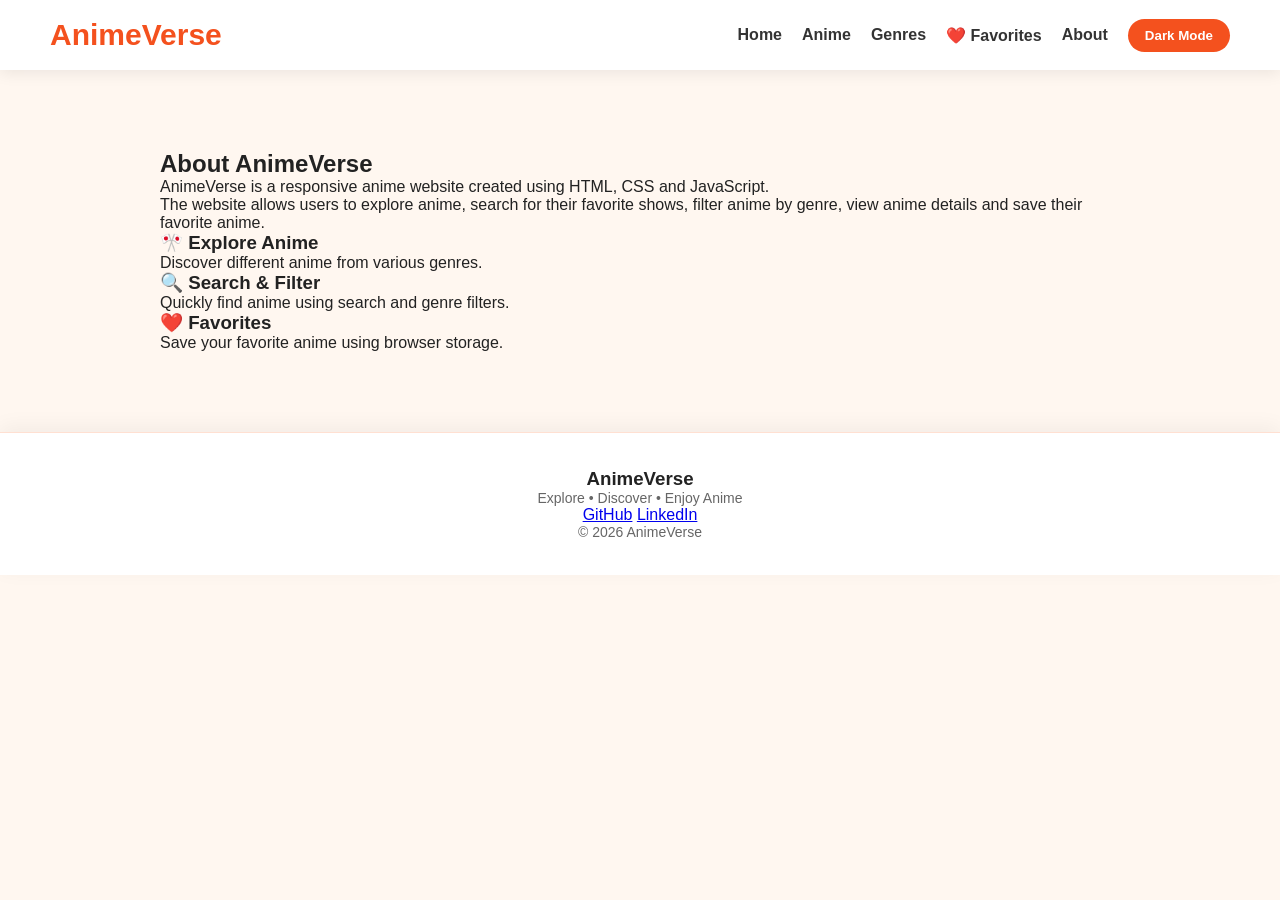
==== pages/about.html @ 7c441aba "Initial commit - AnimeVerse website" ====
<!DOCTYPE html>
<html lang="en">

<head>
    <meta charset="UTF-8">
    <meta name="viewport" content="width=device-width, initial-scale=1.0">

    <title>AnimeVerse - About</title>

    <link rel="stylesheet" href="../style.css">
</head>

<body>

<header>

    <h1>AnimeVerse</h1>

    <nav>
        <a href="../index.html">Home</a>
        <a href="anime.html">Anime</a>
        <a href="genres.html">Genres</a>
        <a href="favorites.html">❤️ Favorites</a>
        <a href="about.html">About</a>

        <button id="darkModeBtn">Dark Mode</button>
    </nav>

</header>


<section class="about-section">

    <h2>About AnimeVerse</h2>

    <p>
        AnimeVerse is a responsive anime website created using
        HTML, CSS and JavaScript.
    </p>

    <p>
        The website allows users to explore anime, search for
        their favorite shows, filter anime by genre, view anime
        details and save their favorite anime.
    </p>


    <div class="about-features">

        <div class="about-box">
            <h3>🎌 Explore Anime</h3>
            <p>
                Discover different anime from various genres.
            </p>
        </div>


        <div class="about-box">
            <h3>🔍 Search & Filter</h3>
            <p>
                Quickly find anime using search and genre filters.
            </p>
        </div>


        <div class="about-box">
            <h3>❤️ Favorites</h3>
            <p>
                Save your favorite anime using browser storage.
            </p>
        </div>

    </div>

</section>


<footer>

    <h3>AnimeVerse</h3>

    <p>Explore • Discover • Enjoy Anime</p>

    <div class="social-links">
        <a href="https://github.com/" target="_blank">GitHub</a>
        <a href="https://www.linkedin.com/" target="_blank">LinkedIn</a>
    </div>

    <p class="copyright">
        © 2026 AnimeVerse
    </p>

</footer>


<script src="../script.js"></script>

</body>

</html>
---- style.css ----
/* ================================
   ANIMEVERSE - MAIN DESIGN
   ================================ */

* {
    margin: 0;
    padding: 0;
    box-sizing: border-box;
    font-family: Arial, sans-serif;
}

body {
    background: #fff7f0;
    color: #222;
    transition: 0.3s;
}

/* ================================
   HEADER
   ================================ */

header {
    background: #ffffff;
    display: flex;
    justify-content: space-between;
    align-items: center;
    padding: 18px 50px;
    box-shadow: 0 3px 15px rgba(0, 0, 0, 0.08);
    position: sticky;
    top: 0;
    z-index: 1000;
}

header h1 {
    color: #f4511e;
    font-size: 30px;
    font-weight: bold;
}

nav {
    display: flex;
    align-items: center;
    gap: 20px;
}

nav a {
    color: #333;
    text-decoration: none;
    font-weight: 600;
    transition: 0.3s;
}

nav a:hover {
    color: #f4511e;
}

/* ================================
   DARK MODE BUTTON
   ================================ */

#darkModeBtn {
    padding: 9px 17px;
    border: none;
    border-radius: 25px;
    cursor: pointer;
    background: #f4511e;
    color: white;
    font-weight: bold;
    transition: 0.3s;
}

#darkModeBtn:hover {
    background: #ff7043;
    transform: scale(1.05);
}

/* ================================
   HERO SECTION
   ================================ */

.hero {
    min-height: 520px;

    background-image:
        linear-gradient(
            rgba(0, 0, 0, 0.45),
            rgba(0, 0, 0, 0.65)
        ),
        url("images/hero.jpg");

    background-size: cover;
    background-position: center;

    display: flex;
    flex-direction: column;
    justify-content: center;
    align-items: center;

    text-align: center;
    padding: 40px 20px;
}

.hero h2 {
    font-size: 55px;
    color: white;
    margin-bottom: 15px;
    text-shadow: 0 3px 10px rgba(0,0,0,0.5);
}

.hero p {
    font-size: 21px;
    color: white;
    margin-bottom: 25px;
}

.hero button {
    padding: 13px 30px;
    background: #f4511e;
    color: white;
    border: none;
    border-radius: 30px;
    cursor: pointer;
    font-size: 16px;
    font-weight: bold;
    transition: 0.3s;
}

.hero button:hover {
    background: #ff7043;
    transform: scale(1.07);
}

/* ================================
   SEARCH SECTION
   ================================ */

.search-section {
    display: flex;
    justify-content: center;
    align-items: center;
    gap: 15px;
    margin: 35px 20px;
    flex-wrap: wrap;
}

.search-section input,
.search-section select {
    padding: 14px 20px;
    border: 2px solid #ffd1bd;
    border-radius: 30px;
    outline: none;
    font-size: 15px;
    background: white;
    color: #333;
}

.search-section input {
    width: 320px;
}

.search-section input:focus,
.search-section select:focus {
    border-color: #f4511e;
}

/* ================================
   LIGHT MODE - CLEAR COLORS
   ================================ */

.light-mode {
    background: #fff7f0;
    color: #222;
}

.light-mode header {
    background: #ffffff;
}

.light-mode nav a {
    color: #333;
}

.light-mode nav a:hover {
    color: #f4511e;
}

/* ================================
   ANIME CARDS
   ================================ */

.cards {
    display: grid;
    grid-template-columns: repeat(4, 1fr);
    gap: 25px;
    padding: 35px 40px;
    max-width: 1400px;
    margin: auto;
}

.card {
    background: #ffffff;
    border-radius: 18px;
    text-align: center;
    overflow: hidden;
    box-shadow: 0 8px 25px rgba(0, 0, 0, 0.10);
    transition: 0.3s ease;
    border: 1px solid #ffe0d2;
}

.card:hover {
    transform: translateY(-10px);
    box-shadow: 0 15px 35px rgba(244, 81, 30, 0.20);
}

.card img {
    width: 100%;
    height: 330px;
    object-fit: cover;
    display: block;
}

.card h3 {
    margin: 16px 10px 8px;
    color: #222;
    font-size: 20px;
}

.card p {
    margin-bottom: 12px;
    color: #666;
}

.card .rating {
    color: #f4511e;
    font-weight: bold;
}

/* ================================
   DETAILS BUTTON
   ================================ */

.details-btn {
    background: #f4511e;
    color: white;
    border: none;
    padding: 10px 22px;
    margin: 5px 0 20px;
    border-radius: 25px;
    cursor: pointer;
    font-size: 14px;
    font-weight: bold;
    transition: 0.3s;
}

.details-btn:hover {
    background: #ff7043;
    transform: scale(1.05);
}

/* ================================
   SECTION HEADINGS
   ================================ */

.featured-section,
.trending-section,
.recent-section {
    text-align: center;
    padding: 60px 20px;
}

.featured-section h2,
.trending-section h2,
.recent-section h2 {
    font-size: 35px;
    color: #f4511e;
    margin-bottom: 10px;
}

.featured-section > p,
.trending-section > p,
.recent-section > p {
    color: #666;
    margin-bottom: 15px;
}

/* ================================
   VIEW ALL BUTTON
   ================================ */

.view-all-btn {
    margin-top: 25px;
    padding: 13px 28px;
    border: none;
    border-radius: 30px;
    background: #f4511e;
    color: white;
    font-size: 16px;
    font-weight: bold;
    cursor: pointer;
    transition: 0.3s;
}

.view-all-btn:hover {
    background: #ff7043;
    transform: scale(1.05);
}

/* ================================
   DARK MODE CARDS
   ================================ */

.light-mode .card {
    background: #ffffff;
    border-color: #ffe0d2;
}

.light-mode .card h3 {
    color: #222;
}

.light-mode .card p {
    color: #666;
}

.light-mode .featured-section > p,
.light-mode .trending-section > p,
.light-mode .recent-section > p {
    color: #555;
}

/* ================================
   HERO SLIDER
   ================================ */

.slider {
    position: relative;
    width: 100%;
    height: 520px;
    overflow: hidden;
    background: #222;
}

.slide {
    display: none;
    position: relative;
    width: 100%;
    height: 100%;
}

.slide.active {
    display: block;
    animation: fadeSlide 1s ease;
}

@keyframes fadeSlide {
    from {
        opacity: 0;
    }

    to {
        opacity: 1;
    }
}

.slide img {
    width: 100%;
    height: 100%;
    object-fit: cover;
    display: block;
}

/* Dark overlay */
.slide::after {
    content: "";
    position: absolute;
    inset: 0;
    background: linear-gradient(
        90deg,
        rgba(0, 0, 0, 0.75),
        rgba(0, 0, 0, 0.25),
        rgba(0, 0, 0, 0.55)
    );
}

/* Slide text */
.slide-text {
    position: absolute;
    z-index: 2;
    left: 7%;
    bottom: 70px;
    max-width: 500px;
}

.slide-text h2 {
    font-size: 48px;
    color: white;
    margin-bottom: 12px;
    text-shadow: 0 3px 12px rgba(0, 0, 0, 0.7);
}

.slide-text p {
    color: #ffffff;
    font-size: 20px;
    margin-bottom: 20px;
}

/* Orange line */
.slide-text::before {
    content: "";
    display: block;
    width: 70px;
    height: 5px;
    background: #f4511e;
    border-radius: 5px;
    margin-bottom: 15px;
}

/* ================================
   HERO RESPONSIVE
   ================================ */

@media (max-width: 768px) {

    .slider {
        height: 400px;
    }

    .slide-text {
        left: 25px;
        bottom: 45px;
        max-width: 80%;
    }

    .slide-text h2 {
        font-size: 32px;
    }

    .slide-text p {
        font-size: 16px;
    }
}

@media (max-width: 480px) {

    .slider {
        height: 330px;
    }

    .slide-text {
        left: 20px;
        bottom: 30px;
    }

    .slide-text h2 {
        font-size: 26px;
    }

    .slide-text p {
        font-size: 14px;
    }
}

/* ================================
   ANIME DETAILS PAGE
   ================================ */

.details {
    max-width: 1200px;
    margin: 50px auto;
    padding: 45px;
    display: flex;
    align-items: center;
    gap: 50px;
    background: #ffffff;
    border-radius: 25px;
    box-shadow: 0 10px 35px rgba(0, 0, 0, 0.10);
}

.details img {
    width: 320px;
    height: 460px;
    object-fit: cover;
    border-radius: 20px;
    box-shadow: 0 10px 25px rgba(0, 0, 0, 0.20);
}

.details div {
    flex: 1;
    max-width: 700px;
}

.details h2 {
    font-size: 45px;
    color: #f4511e;
    margin-bottom: 20px;
}

.details p {
    margin: 12px 0;
    line-height: 1.8;
    color: #555;
}

.details p strong {
    color: #222;
}

/* ================================
   DETAILS BUTTONS
   ================================ */

.favorite-btn,
.trailer-btn,
.watch-btn {
    border: none;
    padding: 12px 22px;
    border-radius: 30px;
    cursor: pointer;
    margin-top: 15px;
    margin-right: 8px;
    font-size: 15px;
    font-weight: bold;
    transition: 0.3s;
}

.favorite-btn {
    background: #f4511e;
    color: white;
}

.trailer-btn {
    background: #e65100;
    color: white;
}

.watch-btn {
    background: #2e7d32;
    color: white;
}

.favorite-btn:hover,
.trailer-btn:hover,
.watch-btn:hover {
    transform: translateY(-3px);
    opacity: 0.9;
}

/* ================================
   EPISODES
   ================================ */

.episodes-section {
    max-width: 1100px;
    margin: 50px auto;
    padding: 40px 30px;
    text-align: center;
}

.episodes-section h2 {
    font-size: 32px;
    color: #f4511e;
    margin-bottom: 25px;
}

.episodes {
    display: grid;
    grid-template-columns: repeat(5, 1fr);
    gap: 15px;
}

.episode-btn {
    padding: 13px 10px;
    border: 1px solid #ffd1bd;
    border-radius: 12px;
    background: #ffffff;
    color: #333;
    cursor: pointer;
    font-weight: bold;
    transition: 0.3s;
}

.episode-btn:hover {
    background: #f4511e;
    color: white;
    transform: translateY(-3px);
}

/* ================================
   DETAILS NAVIGATION
   ================================ */

.details-navigation {
    max-width: 1100px;
    margin: 20px auto 50px;
    display: flex;
    justify-content: space-between;
    gap: 20px;
}

.nav-btn {
    background: #f4511e;
    color: white;
    border: none;
    padding: 12px 25px;
    border-radius: 30px;
    cursor: pointer;
    font-weight: bold;
    transition: 0.3s;
}

.nav-btn:hover {
    background: #ff7043;
    transform: translateY(-3px);
}

/* ================================
   DETAILS - DARK MODE
   ================================ */

.light-mode .details {
    background: #ffffff;
}

.light-mode .details p {
    color: #555;
}

.light-mode .details p strong {
    color: #222;
}

.light-mode .episode-btn {
    background: #ffffff;
    color: #333;
    border-color: #ffd1bd;
}

/* ================================
   DETAILS - MOBILE
   ================================ */

@media (max-width: 768px) {

    .details {
        margin: 25px 15px;
        padding: 25px;
        flex-direction: column;
        text-align: center;
        gap: 30px;
    }

    .details img {
        width: 240px;
        height: 350px;
    }

    .details h2 {
        font-size: 32px;
    }

    .episodes-section {
        padding: 30px 20px;
    }

    .episodes {
        grid-template-columns: repeat(2, 1fr);
    }

    .details-navigation {
        margin: 20px;
    }
}

@media (max-width: 480px) {

    .details img {
        width: 200px;
        height: 300px;
    }

    .details h2 {
        font-size: 27px;
    }

    .favorite-btn,
    .trailer-btn,
    .watch-btn {
        width: 100%;
        margin-right: 0;
    }

    .details-navigation {
        flex-direction: column;
    }
}

/* ================================
   GENRES PAGE
   ================================ */

.genres-section {
    max-width: 1200px;
    margin: 50px auto;
    padding: 20px;
    text-align: center;
}

.genres-section h2 {
    font-size: 40px;
    color: #f4511e;
    margin-bottom: 10px;
}

.genres-section > p {
    color: #666;
    margin-bottom: 35px;
}

.genre-container {
    display: grid;
    grid-template-columns: repeat(3, 1fr);
    gap: 25px;
}

.genre-card {
    background: #ffffff;
    padding: 35px 20px;
    border-radius: 20px;
    border: 1px solid #ffe0d2;
    box-shadow: 0 8px 25px rgba(0,0,0,0.08);
    cursor: pointer;
    transition: 0.3s;
}

.genre-card:hover {
    transform: translateY(-8px);
    box-shadow: 0 15px 30px rgba(244,81,30,0.18);
}

.genre-card h3 {
    color: #f4511e;
    font-size: 23px;
    margin-bottom: 10px;
}

.genre-card p {
    color: #666;
    line-height: 1.6;
}


/* ================================
   ABOUT PAGE
   ================================ */

.about-section {
    max-width: 1000px;
    margin: 60px auto;
    padding: 20px;
}

.about-card {
    background: #ffffff;
    padding: 45px;
    border-radius: 25px;
    box-shadow: 0 10px 35px rgba(0,0,0,0.10);
    border: 1px solid #ffe0d2;
}

.about-card h2 {
    color: #f4511e;
    font-size: 40px;
    margin-bottom: 20px;
}

.about-card h3 {
    color: #e65100;
    margin-top: 30px;
    margin-bottom: 10px;
}

.about-card p {
    color: #555;
    line-height: 1.8;
    margin-bottom: 15px;
}


/* ================================
   FAVORITES PAGE
   ================================ */

.favorites-section {
    max-width: 1300px;
    margin: 50px auto;
    padding: 20px;
    text-align: center;
}

.favorites-section h2 {
    color: #f4511e;
    font-size: 40px;
    margin-bottom: 10px;
}

.favorites-section > p {
    color: #666;
    margin-bottom: 30px;
}

#favoritesList {
    display: grid;
    grid-template-columns: repeat(4, 1fr);
    gap: 25px;
}


/* ================================
   EMPTY FAVORITES MESSAGE
   ================================ */

.empty-favorites {
    grid-column: 1 / -1;
    background: #ffffff;
    padding: 50px 20px;
    border-radius: 20px;
    border: 1px solid #ffe0d2;
    color: #666;
    box-shadow: 0 8px 25px rgba(0,0,0,0.08);
}

.empty-favorites h3 {
    color: #f4511e;
    margin-bottom: 10px;
}


/* ================================
   LIGHT MODE
   ================================ */

.light-mode .genre-card,
.light-mode .about-card,
.light-mode .empty-favorites {
    background: #ffffff;
}

.light-mode .genre-card p,
.light-mode .about-card p,
.light-mode .favorites-section > p {
    color: #555;
}


/* ================================
   MOBILE
   ================================ */

@media (max-width: 900px) {

    .genre-container {
        grid-template-columns: repeat(2, 1fr);
    }

    #favoritesList {
        grid-template-columns: repeat(2, 1fr);
    }
}

@media (max-width: 600px) {

    .genres-section h2,
    .favorites-section h2,
    .about-card h2 {
        font-size: 30px;
    }

    .genre-container {
        grid-template-columns: 1fr;
    }

    #favoritesList {
        grid-template-columns: 1fr;
    }

    .about-card {
        padding: 25px;
    }
}

/* ================================
   DARK MODE
   ================================ */

.dark-mode {
    background: #121212;
    color: #ffffff;
}

.dark-mode header {
    background: #1e1e1e;
}

.dark-mode nav a {
    color: #ffffff;
}

.dark-mode nav a:hover {
    color: #ff7043;
}

.dark-mode .search-section input,
.dark-mode .search-section select {
    background: #242424;
    color: #ffffff;
    border-color: #444;
}

.dark-mode .card,
.dark-mode .details,
.dark-mode .genre-card,
.dark-mode .about-card,
.dark-mode .empty-favorites {
    background: #1e1e1e;
    border-color: #333;
}

.dark-mode .card h3,
.dark-mode .details p strong {
    color: #ffffff;
}

.dark-mode .card p,
.dark-mode .details p,
.dark-mode .genre-card p,
.dark-mode .about-card p,
.dark-mode .favorites-section > p {
    color: #cccccc;
}

.dark-mode .episode-btn {
    background: #242424;
    color: #ffffff;
    border-color: #444;
}

.dark-mode .episode-btn:hover {
    background: #f4511e;
    color: #ffffff;
}

/* ================================
   FOOTER
   ================================ */

footer {
    margin-top: 60px;
    padding: 35px 20px;
    text-align: center;
    background: #ffffff;
    border-top: 1px solid #ffe0d2;
    box-shadow: 0 -5px 20px rgba(0, 0, 0, 0.05);
}

footer p {
    color: #666;
    font-size: 14px;
}

.dark-mode footer {
    background: #1e1e1e;
    border-top-color: #333;
}

.dark-mode footer p {
    color: #bbb;
}

/* ================================
   RESPONSIVE HEADER
   ================================ */

@media (max-width: 768px) {

    header {
        padding: 15px 20px;
        flex-direction: column;
        gap: 15px;
    }

    header h1 {
        font-size: 25px;
    }

    nav {
        flex-wrap: wrap;
        justify-content: center;
        gap: 12px;
    }

    nav a {
        font-size: 14px;
    }

    #darkModeBtn {
        padding: 8px 14px;
        font-size: 13px;
    }

    .hero {
        min-height: 420px;
    }

    .hero h2 {
        font-size: 38px;
    }

    .hero p {
        font-size: 17px;
    }

    .cards {
        grid-template-columns: repeat(2, 1fr);
        padding: 25px 20px;
        gap: 18px;
    }

    .card img {
        height: 280px;
    }
}

@media (max-width: 480px) {

    .cards {
        grid-template-columns: 1fr;
    }

    .card img {
        height: 380px;
    }

    .hero h2 {
        font-size: 30px;
    }

    .search-section input {
        width: 90%;
    }
}
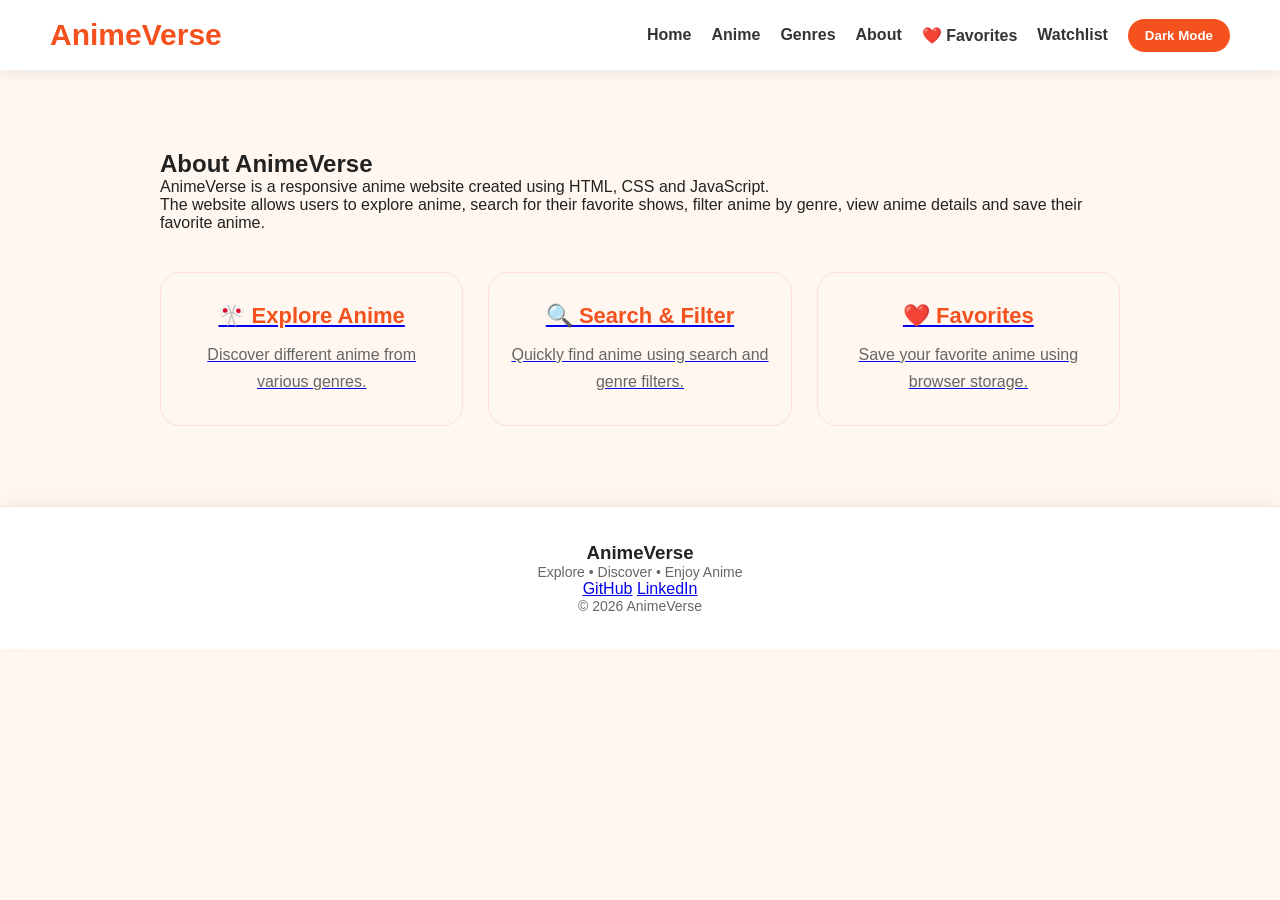
==== commit f28db51a: "Complete anime pages and watchlist" ====
--- a/pages/about.html
+++ b/pages/about.html
@@ -20,8 +20,9 @@
         <a href="../index.html">Home</a>
         <a href="anime.html">Anime</a>
         <a href="genres.html">Genres</a>
+        <a href="about.html">About</a>
         <a href="favorites.html">❤️ Favorites</a>
-        <a href="about.html">About</a>
+        <a href="watchlist.html">Watchlist</a>
 
         <button id="darkModeBtn">Dark Mode</button>
     </nav>
@@ -47,28 +48,20 @@
 
     <div class="about-features">
 
-        <div class="about-box">
-            <h3>🎌 Explore Anime</h3>
-            <p>
-                Discover different anime from various genres.
-            </p>
-        </div>
+    <a href="anime.html" class="about-box">
+        <h3>🎌 Explore Anime</h3>
+        <p>Discover different anime from various genres.</p>
+    </a>
 
+    <a href="anime.html" class="about-box">
+        <h3>🔍 Search & Filter</h3>
+        <p>Quickly find anime using search and genre filters.</p>
+    </a>
 
-        <div class="about-box">
-            <h3>🔍 Search & Filter</h3>
-            <p>
-                Quickly find anime using search and genre filters.
-            </p>
-        </div>
-
-
-        <div class="about-box">
-            <h3>❤️ Favorites</h3>
-            <p>
-                Save your favorite anime using browser storage.
-            </p>
-        </div>
+    <a href="favorites.html" class="about-box">
+        <h3>❤️ Favorites</h3>
+        <p>Save your favorite anime using browser storage.</p>
+    </a>
 
     </div>
 
--- a/style.css
+++ b/style.css
@@ -1,6 +1,3 @@
-/* ================================
-   ANIMEVERSE - MAIN DESIGN
-   ================================ */
 
 * {
     margin: 0;
@@ -14,10 +11,6 @@
     color: #222;
     transition: 0.3s;
 }
-
-/* ================================
-   HEADER
-   ================================ */
 
 header {
     background: #ffffff;
@@ -54,10 +47,6 @@
     color: #f4511e;
 }
 
-/* ================================
-   DARK MODE BUTTON
-   ================================ */
-
 #darkModeBtn {
     padding: 9px 17px;
     border: none;
@@ -74,10 +63,6 @@
     transform: scale(1.05);
 }
 
-/* ================================
-   HERO SECTION
-   ================================ */
-
 .hero {
     min-height: 520px;
 
@@ -129,10 +114,6 @@
     background: #ff7043;
     transform: scale(1.07);
 }
-
-/* ================================
-   SEARCH SECTION
-   ================================ */
 
 .search-section {
     display: flex;
@@ -163,10 +144,6 @@
     border-color: #f4511e;
 }
 
-/* ================================
-   LIGHT MODE - CLEAR COLORS
-   ================================ */
-
 .light-mode {
     background: #fff7f0;
     color: #222;
@@ -183,10 +160,6 @@
 .light-mode nav a:hover {
     color: #f4511e;
 }
-
-/* ================================
-   ANIME CARDS
-   ================================ */
 
 .cards {
     display: grid;
@@ -234,10 +207,6 @@
     color: #f4511e;
     font-weight: bold;
 }
-
-/* ================================
-   DETAILS BUTTON
-   ================================ */
 
 .details-btn {
     background: #f4511e;
@@ -257,9 +226,6 @@
     transform: scale(1.05);
 }
 
-/* ================================
-   SECTION HEADINGS
-   ================================ */
 
 .featured-section,
 .trending-section,
@@ -282,10 +248,6 @@
     color: #666;
     margin-bottom: 15px;
 }
-
-/* ================================
-   VIEW ALL BUTTON
-   ================================ */
 
 .view-all-btn {
     margin-top: 25px;
@@ -305,10 +267,6 @@
     transform: scale(1.05);
 }
 
-/* ================================
-   DARK MODE CARDS
-   ================================ */
-
 .light-mode .card {
     background: #ffffff;
     border-color: #ffe0d2;
@@ -327,10 +285,6 @@
 .light-mode .recent-section > p {
     color: #555;
 }
-
-/* ================================
-   HERO SLIDER
-   ================================ */
 
 .slider {
     position: relative;
@@ -415,10 +369,6 @@
     margin-bottom: 15px;
 }
 
-/* ================================
-   HERO RESPONSIVE
-   ================================ */
-
 @media (max-width: 768px) {
 
     .slider {
@@ -459,10 +409,6 @@
         font-size: 14px;
     }
 }
-
-/* ================================
-   ANIME DETAILS PAGE
-   ================================ */
 
 .details {
     max-width: 1200px;
@@ -504,10 +450,6 @@
 .details p strong {
     color: #222;
 }
-
-/* ================================
-   DETAILS BUTTONS
-   ================================ */
 
 .favorite-btn,
 .trailer-btn,
@@ -545,10 +487,6 @@
     opacity: 0.9;
 }
 
-/* ================================
-   EPISODES
-   ================================ */
-
 .episodes-section {
     max-width: 1100px;
     margin: 50px auto;
@@ -584,10 +522,6 @@
     color: white;
     transform: translateY(-3px);
 }
-
-/* ================================
-   DETAILS NAVIGATION
-   ================================ */
 
 .details-navigation {
     max-width: 1100px;
@@ -613,10 +547,6 @@
     transform: translateY(-3px);
 }
 
-/* ================================
-   DETAILS - DARK MODE
-   ================================ */
-
 .light-mode .details {
     background: #ffffff;
 }
@@ -634,10 +564,6 @@
     color: #333;
     border-color: #ffd1bd;
 }
-
-/* ================================
-   DETAILS - MOBILE
-   ================================ */
 
 @media (max-width: 768px) {
 
@@ -694,10 +620,6 @@
     }
 }
 
-/* ================================
-   GENRES PAGE
-   ================================ */
-
 .genres-section {
     max-width: 1200px;
     margin: 50px auto;
@@ -748,11 +670,6 @@
     line-height: 1.6;
 }
 
-
-/* ================================
-   ABOUT PAGE
-   ================================ */
-
 .about-section {
     max-width: 1000px;
     margin: 60px auto;
@@ -784,11 +701,6 @@
     line-height: 1.8;
     margin-bottom: 15px;
 }
-
-
-/* ================================
-   FAVORITES PAGE
-   ================================ */
 
 .favorites-section {
     max-width: 1300px;
@@ -815,10 +727,6 @@
 }
 
 
-/* ================================
-   EMPTY FAVORITES MESSAGE
-   ================================ */
-
 .empty-favorites {
     grid-column: 1 / -1;
     background: #ffffff;
@@ -835,10 +743,6 @@
 }
 
 
-/* ================================
-   LIGHT MODE
-   ================================ */
-
 .light-mode .genre-card,
 .light-mode .about-card,
 .light-mode .empty-favorites {
@@ -852,10 +756,6 @@
 }
 
 
-/* ================================
-   MOBILE
-   ================================ */
-
 @media (max-width: 900px) {
 
     .genre-container {
@@ -887,10 +787,6 @@
         padding: 25px;
     }
 }
-
-/* ================================
-   DARK MODE
-   ================================ */
 
 .dark-mode {
     background: #121212;
@@ -949,10 +845,6 @@
     color: #ffffff;
 }
 
-/* ================================
-   FOOTER
-   ================================ */
-
 footer {
     margin-top: 60px;
     padding: 35px 20px;
@@ -976,10 +868,6 @@
     color: #bbb;
 }
 
-/* ================================
-   RESPONSIVE HEADER
-   ================================ */
-
 @media (max-width: 768px) {
 
     header {
@@ -1047,4 +935,175 @@
     .search-section input {
         width: 90%;
     }
-}+}
+
+.watchlist-btn {
+    background: #6a1b9a;
+    color: white;
+    border: none;
+    padding: 12px 22px;
+    border-radius: 30px;
+    cursor: pointer;
+    margin-top: 15px;
+    margin-right: 8px;
+    font-size: 15px;
+    font-weight: bold;
+    transition: 0.3s;
+}
+
+.watchlist-btn:hover {
+    background: #8e24aa;
+    transform: translateY(-3px);
+}
+
+.dark-mode .watchlist-btn {
+    background: #8e24aa;
+}
+
+.dark-mode .watchlist-btn:hover {
+    background: #ab47bc;
+}
+
+@media (max-width: 480px) {
+    .watchlist-btn {
+        width: 100%;
+        margin-right: 0;
+    }
+}
+
+.watchlist-page {
+    max-width: 1300px;
+    margin: 50px auto;
+    padding: 20px;
+    text-align: center;
+}
+
+.watchlist-page h2 {
+    color: #6a1b9a;
+    font-size: 40px;
+    margin-bottom: 10px;
+}
+
+.watchlist-page > p {
+    color: #666;
+    margin-bottom: 25px;
+}
+
+.remove-watchlist-btn {
+    background: #d32f2f;
+    color: white;
+    border: none;
+    padding: 10px 20px;
+    margin: 5px 0 20px;
+    border-radius: 25px;
+    cursor: pointer;
+    font-size: 14px;
+    font-weight: bold;
+    transition: 0.3s;
+}
+
+.remove-watchlist-btn:hover {
+    background: #b71c1c;
+    transform: scale(1.05);
+}
+
+
+.dark-mode .watchlist-page > p {
+    color: #ccc;
+}
+
+.dark-mode .watchlist-page h2 {
+    color: #ab47bc;
+}
+
+.dark-mode .remove-watchlist-btn {
+    background: #e53935;
+}
+
+.dark-mode .remove-watchlist-btn:hover {
+    background: #ef5350;
+}
+
+
+@media (max-width: 600px) {
+
+    .watchlist-page {
+        margin: 30px auto;
+        padding: 15px;
+    }
+
+    .watchlist-page h2 {
+        font-size: 30px;
+    }
+}
+
+/* ==============================
+   ABOUT PAGE FEATURES
+   ============================== */
+
+.about-features {
+    display: grid;
+    grid-template-columns: repeat(3, 1fr);
+    gap: 25px;
+    margin-top: 40px;
+}
+
+.about-box {
+    background: #fff7f0;
+    padding: 30px 20px;
+    border-radius: 20px;
+    border: 1px solid #ffe0d2;
+    text-align: center;
+    transition: 0.3s ease;
+}
+
+.about-box:hover {
+    transform: translateY(-8px);
+    box-shadow: 0 12px 30px rgba(244, 81, 30, 0.15);
+}
+
+.about-box h3 {
+    color: #f4511e;
+    font-size: 22px;
+    margin-bottom: 12px;
+}
+
+.about-box p {
+    color: #666;
+    line-height: 1.7;
+}
+
+
+/* Dark Mode */
+
+.dark-mode .about-box {
+    background: #242424;
+    border-color: #333;
+}
+
+.dark-mode .about-box h3 {
+    color: #ff7043;
+}
+
+.dark-mode .about-box p {
+    color: #cccccc;
+}
+
+
+/* Responsive */
+
+@media (max-width: 768px) {
+
+    .about-features {
+        grid-template-columns: 1fr;
+        gap: 20px;
+    }
+
+    .about-box {
+        padding: 25px 20px;
+        text-decoration: none;
+        color: inherit;
+
+    }
+
+}
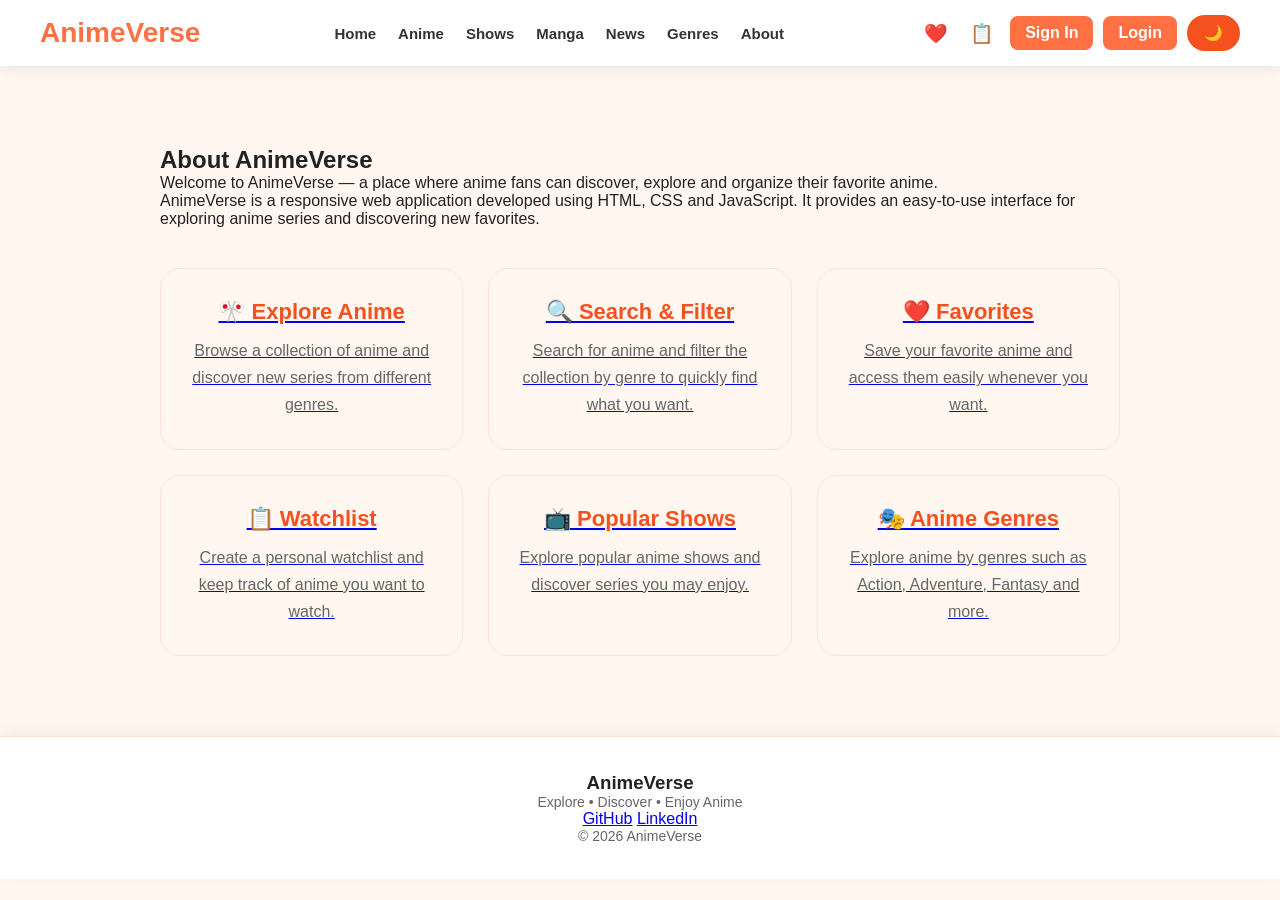
==== commit 783fbdcb: "Complete AnimeVerse website features" ====
--- a/pages/about.html
+++ b/pages/about.html
@@ -12,20 +12,43 @@
 
 <body>
 
-<header>
+<header class="main-header">
 
-    <h1>AnimeVerse</h1>
+    <div class="logo">
+        <a href="../index.html">AnimeVerse</a>
+    </div>
 
-    <nav>
+    <nav class="main-nav">
+
         <a href="../index.html">Home</a>
         <a href="anime.html">Anime</a>
+        <a href="shows.html">Shows</a>
+        <a href="manga.html">Manga</a>
+        <a href="news.html">News</a>
         <a href="genres.html">Genres</a>
         <a href="about.html">About</a>
-        <a href="favorites.html">❤️ Favorites</a>
-        <a href="watchlist.html">Watchlist</a>
 
-        <button id="darkModeBtn">Dark Mode</button>
     </nav>
+
+    <div class="header-actions">
+
+        <a href="favorites.html" class="header-link">❤️</a>
+
+        <a href="watchlist.html" class="header-link">📋</a>
+
+        <a href="signin.html" class="signin-btn">
+            Sign In
+        </a>
+
+        <a href="login.html" class="login-btn">
+            Login
+        </a>
+
+        <button id="darkModeBtn" class="dark-mode-btn">
+            🌙
+        </button>
+
+    </div>
 
 </header>
 
@@ -35,33 +58,72 @@
     <h2>About AnimeVerse</h2>
 
     <p>
-        AnimeVerse is a responsive anime website created using
-        HTML, CSS and JavaScript.
+        Welcome to AnimeVerse — a place where anime fans can
+        discover, explore and organize their favorite anime.
     </p>
 
     <p>
-        The website allows users to explore anime, search for
-        their favorite shows, filter anime by genre, view anime
-        details and save their favorite anime.
+        AnimeVerse is a responsive web application developed
+        using HTML, CSS and JavaScript. It provides an easy-to-use
+        interface for exploring anime series and discovering new
+        favorites.
     </p>
 
 
     <div class="about-features">
 
-    <a href="anime.html" class="about-box">
-        <h3>🎌 Explore Anime</h3>
-        <p>Discover different anime from various genres.</p>
-    </a>
+        <a href="anime.html" class="about-box">
+            <h3>🎌 Explore Anime</h3>
+            <p>
+                Browse a collection of anime and discover
+                new series from different genres.
+            </p>
+        </a>
 
-    <a href="anime.html" class="about-box">
-        <h3>🔍 Search & Filter</h3>
-        <p>Quickly find anime using search and genre filters.</p>
-    </a>
 
-    <a href="favorites.html" class="about-box">
-        <h3>❤️ Favorites</h3>
-        <p>Save your favorite anime using browser storage.</p>
-    </a>
+        <a href="anime.html" class="about-box">
+            <h3>🔍 Search & Filter</h3>
+            <p>
+                Search for anime and filter the collection
+                by genre to quickly find what you want.
+            </p>
+        </a>
+
+
+        <a href="favorites.html" class="about-box">
+            <h3>❤️ Favorites</h3>
+            <p>
+                Save your favorite anime and access them
+                easily whenever you want.
+            </p>
+        </a>
+
+
+        <a href="watchlist.html" class="about-box">
+            <h3>📋 Watchlist</h3>
+            <p>
+                Create a personal watchlist and keep track
+                of anime you want to watch.
+            </p>
+        </a>
+
+
+        <a href="shows.html" class="about-box">
+            <h3>📺 Popular Shows</h3>
+            <p>
+                Explore popular anime shows and discover
+                series you may enjoy.
+            </p>
+        </a>
+
+
+        <a href="genres.html" class="about-box">
+            <h3>🎭 Anime Genres</h3>
+            <p>
+                Explore anime by genres such as Action,
+                Adventure, Fantasy and more.
+            </p>
+        </a>
 
     </div>
 
--- a/style.css
+++ b/style.css
@@ -793,8 +793,18 @@
     color: #ffffff;
 }
 
-.dark-mode header {
+.dark-mode .main-header {
     background: #1e1e1e;
+}
+
+.dark-mode .main-nav a,
+.dark-mode .header-link {
+    color: #ffffff;
+}
+
+.dark-mode .main-nav a:hover,
+.dark-mode .header-link:hover {
+    color: #ff7043;
 }
 
 .dark-mode nav a {
@@ -1107,3 +1117,445 @@
     }
 
 }
+
+/* User Rating */
+
+.user-rating {
+    margin-top: 25px;
+    padding: 20px;
+    background: #fff7f0;
+    border-radius: 15px;
+    border: 1px solid #ffe0d2;
+}
+
+.user-rating h3 {
+    color: #f4511e;
+    margin-bottom: 12px;
+}
+
+.stars {
+    display: flex;
+    gap: 5px;
+}
+
+.star-btn {
+    border: none;
+    background: transparent;
+    font-size: 28px;
+    cursor: pointer;
+    opacity: 0.4;
+    transition: 0.2s;
+}
+
+.star-btn:hover,
+.star-btn.selected {
+    opacity: 1;
+    transform: scale(1.1);
+}
+
+#userRatingMessage {
+    margin-top: 10px;
+    color: #666;
+}
+
+.user-card-rating {
+    color: #f4511e;
+    font-weight: bold;
+    margin: 8px 0 12px;
+}
+
+.dark-mode .user-card-rating {
+    color: #ff7043;
+}
+
+/* ===== MODERN HEADER ===== */
+
+.main-header {
+    display: flex;
+    align-items: center;
+    justify-content: space-between;
+    padding: 15px 40px;
+    background: #ffffff;
+    color: #222;
+    position: sticky;
+    top: 0;
+    z-index: 1000;
+    box-shadow: 0 3px 15px rgba(0, 0, 0, 0.08);
+}
+
+.logo a {
+    color: #ff7043;
+    text-decoration: none;
+    font-size: 28px;
+    font-weight: bold;
+}
+
+.main-nav {
+    display: flex;
+    gap: 22px;
+}
+
+.main-nav a {
+    color: #333;
+    text-decoration: none;
+    font-weight: 600;
+    font-size: 15px;
+    transition: 0.3s;
+}
+
+.main-nav a:hover {
+    color: #ff7043;
+}
+
+.header-actions {
+    display: flex;
+    align-items: center;
+    gap: 10px;
+}
+
+.header-link {
+    color: #333;
+    text-decoration: none;
+    font-size: 19px;
+    padding: 6px;
+    transition: 0.3s;
+}
+
+.header-link:hover {
+    color: #f4511e;
+    transform: scale(1.1);
+}
+
+.signin-btn,
+.login-btn {
+    text-decoration: none;
+    padding: 8px 15px;
+    border-radius: 8px;
+    font-weight: bold;
+}
+
+.signin-btn {
+    background: #ff7043;
+    color: white;
+}
+
+.login-btn {
+    background: #ff7043;
+    color: white;
+}
+
+.signin-btn:hover {
+    opacity: 0.85;
+}
+
+.login-btn:hover {
+    opacity: 0.85;
+}
+
+.dark-mode-btn {
+    border: none;
+    background: #222;
+    color: white;
+    padding: 8px 12px;
+    border-radius: 8px;
+    cursor: pointer;
+    font-size: 15px;
+}
+
+.dark-mode-btn:hover {
+    background: #333;
+}
+
+.show-watchlist-btn {
+    background: #ff7043;
+    color: white;
+    border: none;
+    padding: 10px 16px;
+    border-radius: 8px;
+    font-weight: bold;
+    cursor: pointer;
+    transition: 0.3s;
+}
+
+.show-watchlist-btn:hover {
+    transform: translateY(-2px);
+    opacity: 0.9;
+}
+
+.show-watchlist-btn:active {
+    transform: scale(0.97);
+}
+
+/* ===== SHOW CARD BUTTONS ===== */
+
+.card-buttons {
+    display: flex;
+    gap: 6px;
+    margin: 12px 15px 20px;
+}
+
+.card-buttons > a,
+.card-buttons > button {
+    flex: 1;
+    width: 50%;
+}
+
+.card-buttons > a {
+    text-decoration: none;
+}
+
+.card-buttons button {
+    width: 100%;
+    height: 42px;
+    box-sizing: border-box;
+    padding: 0 8px;
+    border: none;
+    border-radius: 8px;
+    font-size: 13px;
+    font-weight: bold;
+    cursor: pointer;
+    transition: 0.3s;
+}
+
+.card-buttons .details-btn {
+    width: 100%;
+    height: 42px;
+    margin: 0;
+    padding: 0 8px;
+    box-sizing: border-box;
+}
+
+.card-buttons .show-watchlist-btn {
+    width: 100%;
+    height: 42px;
+    margin: 0;
+    padding: 0 8px;
+    background: #f4511e;
+    color: white;
+    box-sizing: border-box;
+}
+
+.card-buttons button:hover {
+    transform: translateY(-2px);
+    opacity: 0.9;
+}
+
+/* ===== NEWS CARDS ===== */
+
+.news-card {
+    padding-bottom: 20px;
+}
+
+.news-icon {
+    font-size: 45px;
+    padding: 25px 0 10px;
+}
+
+.news-card h3 {
+    min-height: 50px;
+}
+
+.news-card p {
+    padding: 0 18px;
+    line-height: 1.6;
+}
+
+.news-date {
+    display: inline-block;
+    margin-top: 8px;
+    padding: 6px 12px;
+    background: #fff1eb;
+    color: #f4511e;
+    border-radius: 20px;
+    font-size: 13px;
+    font-weight: bold;
+}
+
+.dark-mode .news-date {
+    background: #2a2a2a;
+    color: #ff7043;
+}
+
+/* ===== WATCH PAGE ===== */
+
+.watch-section {
+    max-width: 1100px;
+    margin: 50px auto;
+    padding: 30px;
+    text-align: center;
+}
+
+.watch-section h1 {
+    color: #f4511e;
+    margin-bottom: 10px;
+}
+
+.watch-section > p {
+    color: #666;
+    margin-bottom: 25px;
+}
+
+.video-container {
+    width: 100%;
+    max-width: 900px;
+    margin: 0 auto 30px;
+    background: #111;
+    border-radius: 15px;
+    overflow: hidden;
+    box-shadow: 0 10px 30px rgba(0,0,0,0.25);
+}
+
+.video-container video {
+    width: 100%;
+    height: 500px;
+    display: block;
+    object-fit: contain;
+    background: #000;
+}
+
+.watch-info {
+    margin: 25px 0;
+}
+
+.watch-info h2 {
+    margin-bottom: 10px;
+    color: #222;
+}
+
+.watch-info p {
+    color: #666;
+    margin-bottom: 20px;
+}
+
+.episode-navigation {
+    display: flex;
+    justify-content: center;
+    gap: 15px;
+    margin-top: 30px;
+}
+
+.episode-navigation .nav-btn {
+    padding: 12px 20px;
+    border: none;
+    border-radius: 8px;
+    background: #f4511e;
+    color: white;
+    font-weight: bold;
+    cursor: pointer;
+}
+
+.episode-navigation .nav-btn:hover {
+    background: #ff7043;
+    transform: translateY(-2px);
+}
+
+
+/* Dark Mode */
+
+.dark-mode .watch-section h1 {
+    color: #ff7043;
+}
+
+.dark-mode .watch-info h2 {
+    color: white;
+}
+
+.dark-mode .watch-section > p,
+.dark-mode .watch-info p {
+    color: #bbb;
+}
+
+
+/* Mobile */
+
+@media (max-width: 768px) {
+
+    .watch-section {
+        padding: 20px 15px;
+        margin: 30px auto;
+    }
+
+    .video-container video {
+        height: 300px;
+    }
+
+    .episode-navigation {
+        flex-direction: column;
+    }
+
+    .episode-navigation .nav-btn {
+        width: 100%;
+    }
+}
+
+#nextEpisode {
+    position: relative;
+    z-index: 9999;
+    pointer-events: auto;
+    cursor: pointer;
+}
+
+#previousEpisode {
+    position: relative;
+    z-index: 9999;
+    pointer-events: auto;
+    cursor: pointer;
+}
+
+/* ===== BACK TO DETAILS BUTTON ===== */
+
+.back-details-btn {
+    display: inline-block;
+    margin-bottom: 25px;
+    padding: 11px 20px;
+    background: #f4511e;
+    color: white;
+    text-decoration: none;
+    border-radius: 8px;
+    font-weight: bold;
+    transition: 0.3s;
+}
+
+.back-details-btn:hover {
+    background: #ff7043;
+    transform: translateY(-2px);
+}
+
+/* ===== EPISODE BUTTONS ===== */
+
+.episodes {
+    display: grid;
+    grid-template-columns: repeat(auto-fill, minmax(130px, 1fr));
+    gap: 12px;
+    margin-top: 20px;
+}
+
+.episode-btn {
+    padding: 12px 10px;
+    background: #f4511e;
+    color: white;
+    border: none;
+    border-radius: 8px;
+    text-decoration: none;
+    text-align: center;
+    font-weight: bold;
+    cursor: pointer;
+    transition: 0.3s;
+}
+
+.episode-btn:hover {
+    background: #ff7043;
+    transform: translateY(-2px);
+}
+
+.episode-btn:active {
+    transform: scale(0.97);
+}
+
+.dark-mode .episode-btn {
+    background: #ff7043;
+}
+
+.dark-mode .episode-btn:hover {
+    background: #f4511e;
+}
